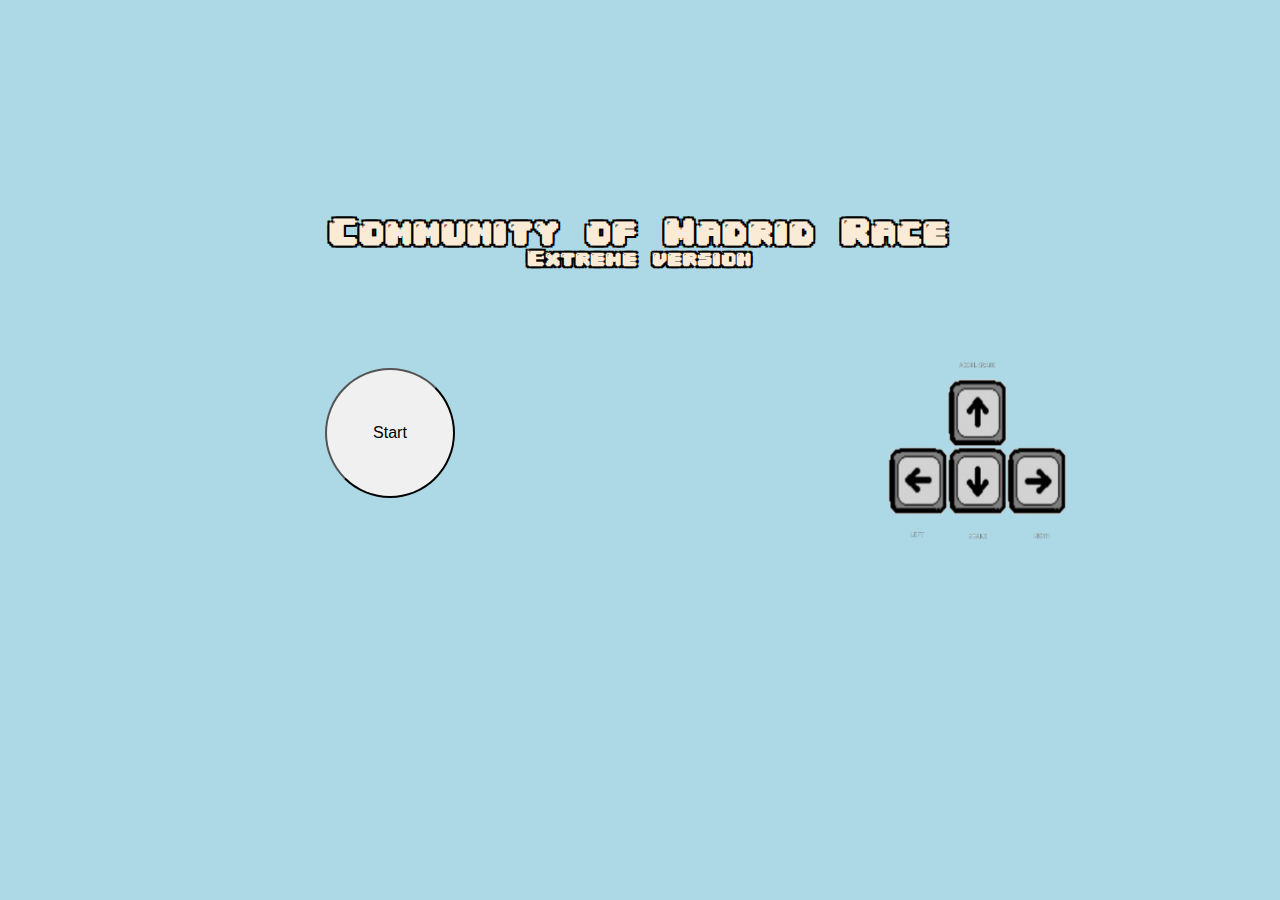
==== index.html @ 5a28e95d "elementos moviendose" ====
<!DOCTYPE html>
<html lang="en">
<head>
    <meta charset="UTF-8">
    <meta name="viewport" content="width=device-width, initial-scale=1.0">
    <link rel="stylesheet" href="./style.css">
    <title>Inicio</title>
</head>
<body>
     <!-- PANTALLA DE INICIO -->
     <div id="contenedor-principal">
        <h1>Community of Madrid Race</h1>
        <h3>Extreme version</h3>
        
            <button>Start</button>
            <img src="./img/flechas.png" alt="instrucciones flechas">
        
        
    </div>
     <!-- PANTALLA DE JUEGO -->

     <div id="contenedor-juego">
        <!-- aquí va al principio la cuenta atrás para comenzar el juego -->
          <!-- aquí va el minutero y las vidas -->
        <div id="pantalla-juego">

        </div>
       
    </div>
   

         <!-- PANTALLA FINAL -->
         <div id="cartel-resultado">
            <h1>Fin del juego</h1>
         
            <div id="volver-jugar">
                <button>restart</button>
            </div>
        </div>
</body>
<script src="./js/index.js"></script>
<script src="./js/Espe.js"></script>
<script src="./js/Abuelo.js"></script>
<script src="./js/Guardia.js"></script>


    

</html>
---- style.css ----
*{
    padding:0;
    margin:0;

    /*PORTADA*/
}
@font-face {
    font-family: 'titulo-pixel';
    src: url(./font/titulo.TTF);
}
#contenedor-principal {
    
    display: flex;
    flex-direction: column;
    justify-content: center; 
    align-items: center; 
    height: 100vh;
    width: 100vw; 
    font-family: 'titulo-pixel';
    color:antiquewhite;
    text-shadow: 
        2px 2px 0 #000, /* Borde en la parte inferior derecha */
        -2px -2px 0 #000, /* Borde en la parte superior izquierda */
        2px -2px 0 #000, /* Borde en la parte superior derecha */
        -2px 2px 0 #000; 
    text-align: center; 
    background-image: url(https://sevilla.abc.es/Media/201404/03/aguirre-coche--644x362.jpg);
    background-color: lightblue; 
    background-repeat: no-repeat;
    background-position: center;
    background-size: cover;
    
}


/*Ajuste título*/
#contenedor-principal h1, h3{
    position: relative;
    top: 50px;
}
/* Estilo del botón de inicio */
#contenedor-principal button {
    position: relative;
    right: 250px;
    margin-top: 150px;
    margin-bottom: 35px;
    height: 130px;
    width: 130px;
    border-radius: 80px;
    font-size: 1rem; /* Ajusta el tamaño del texto del botón */
    background-color: #f0f0f0; /* Cambia según el diseño deseado */
}

/*Ajuste de imagen*/
#contenedor-principal img{
    
    position: relative;
    bottom: 180px;
    height: 200px;
    width: 250px;
    left: 350px;
   

}

   


/*PANTALLA DE JUEGO*/

#contenedor-juego{
    height: 100vh;
    width: 100%;
    justify-content: center; /* Centrar horizontalmente */
    align-items: center; /* Centrar verticalmente */
    background-color: rgb(185, 23, 23); 
    position: absolute;

}
#pantalla-juego{
    
    justify-content: center;
    align-items: center;
    border: white 2px solid;
    height: 90vh;
    width: 150vh;
    pointer-events: none;
    position: relative;
    background-color: grey;


}
#contenedor-juego::before {
    content: '☆\A☆\A☆'; /* Usar \A para salto de línea */
    white-space: pre; /* Mantener los saltos de línea */
    position: absolute;
    font-size: 6rem; /* Tamaño de las estrellas */
    color: white; /* Color de las estrellas */
    top: 50%;
    left: 50px;
    transform: translateY(-50%); /* Centra verticalmente */
}
#contenedor-juego::after {
    content: '☆\A☆\A☆'; /* Usar \A para salto de línea */
    white-space: pre; /* Mantener los saltos de línea */
    position: absolute;
    font-size: 6rem; /* Tamaño de las estrellas */
    color: white; /* Color de las estrellas */
    top: 50%;
    right: 50px;
    transform: translateY(-50%); /* Centra verticalmente */
}








/*PANTALLA FINAL 1*/



/*OCULTAR PANTALLAS AL INICIO*/

#contenedor-juego, #cartel-resultado{

    display: none;
}
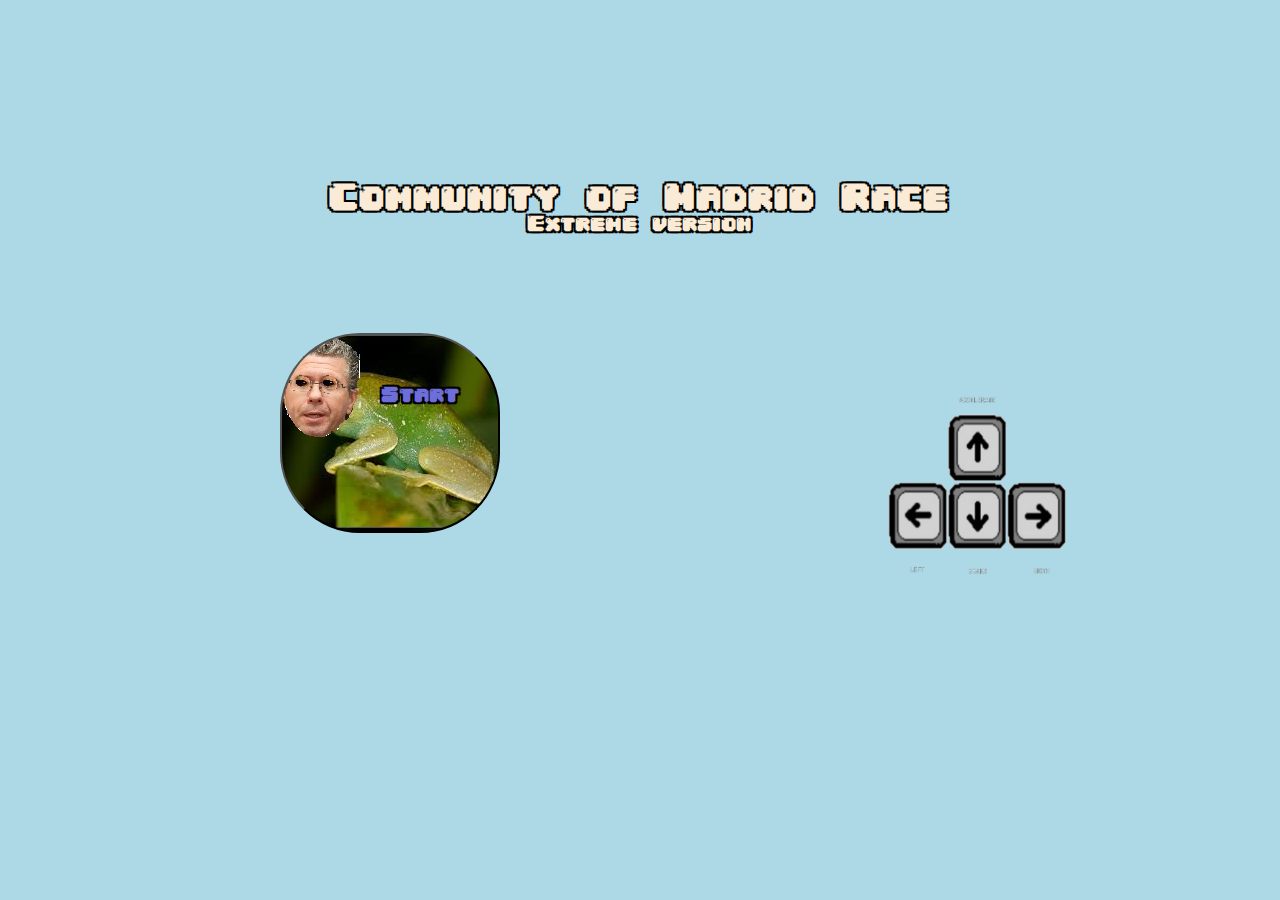
==== commit b7f6e1db: "dia 2 terminado" ====
--- a/index.html
+++ b/index.html
@@ -12,7 +12,7 @@
         <h1>Community of Madrid Race</h1>
         <h3>Extreme version</h3>
         
-            <button>Start</button>
+            <button><h3>Start</h3></button>
             <img src="./img/flechas.png" alt="instrucciones flechas">
         
         
--- a/style.css
+++ b/style.css
@@ -8,6 +8,16 @@
     font-family: 'titulo-pixel';
     src: url(./font/titulo.TTF);
 }
+
+@keyframes moverFondo {
+    from {
+        background-position-x: 100%;
+    }
+    to {
+        background-position-x: 0%;
+    }
+}
+
 #contenedor-principal {
     
     display: flex;
@@ -44,11 +54,32 @@
     right: 250px;
     margin-top: 150px;
     margin-bottom: 35px;
-    height: 130px;
-    width: 130px;
+    height: 200px;
+    width: 220px;
     border-radius: 80px;
     font-size: 1rem; /* Ajusta el tamaño del texto del botón */
-    background-color: #f0f0f0; /* Cambia según el diseño deseado */
+    background-image: url(./img/rana-granados-boton.png);
+    transform-origin: center; /* Cambia esto si el origen no es el centro */
+    transition: transform 0.3s ease; /* Suaviza la transición */
+}
+
+#contenedor-principal button:hover {
+    transform: scale(1.2); /* Aumenta el tamaño del botón al 120% */
+}
+
+
+button h3{
+
+    position: absolute;
+    left: 100px;
+    bottom: 10px;
+    font-family: 'titulo-pixel';
+    color: rgb(110, 110, 219);
+    text-shadow: 
+        2px 2px 0 #000, /* Borde en la parte inferior derecha */
+        -2px -2px 0 #000, /* Borde en la parte superior izquierda */
+        2px -2px 0 #000, /* Borde en la parte superior derecha */
+        -2px 2px 0 #000; 
 }
 
 /*Ajuste de imagen*/
@@ -83,10 +114,12 @@
     align-items: center;
     border: white 2px solid;
     height: 90vh;
-    width: 150vh;
+    width: 210vh;
     pointer-events: none;
     position: relative;
-    background-color: grey;
+    background-image: url(./img/carretera.png);
+    overflow: hidden;
+    animation: moverFondo 5s linear infinite;
 
 
 }
@@ -94,20 +127,20 @@
     content: '☆\A☆\A☆'; /* Usar \A para salto de línea */
     white-space: pre; /* Mantener los saltos de línea */
     position: absolute;
-    font-size: 6rem; /* Tamaño de las estrellas */
+    font-size: 4rem; /* Tamaño de las estrellas */
     color: white; /* Color de las estrellas */
     top: 50%;
-    left: 50px;
+    left: 1px;
     transform: translateY(-50%); /* Centra verticalmente */
 }
 #contenedor-juego::after {
     content: '☆\A☆\A☆'; /* Usar \A para salto de línea */
     white-space: pre; /* Mantener los saltos de línea */
     position: absolute;
-    font-size: 6rem; /* Tamaño de las estrellas */
+    font-size: 4rem; /* Tamaño de las estrellas */
     color: white; /* Color de las estrellas */
     top: 50%;
-    right: 50px;
+    right: 1px;
     transform: translateY(-50%); /* Centra verticalmente */
 }
 
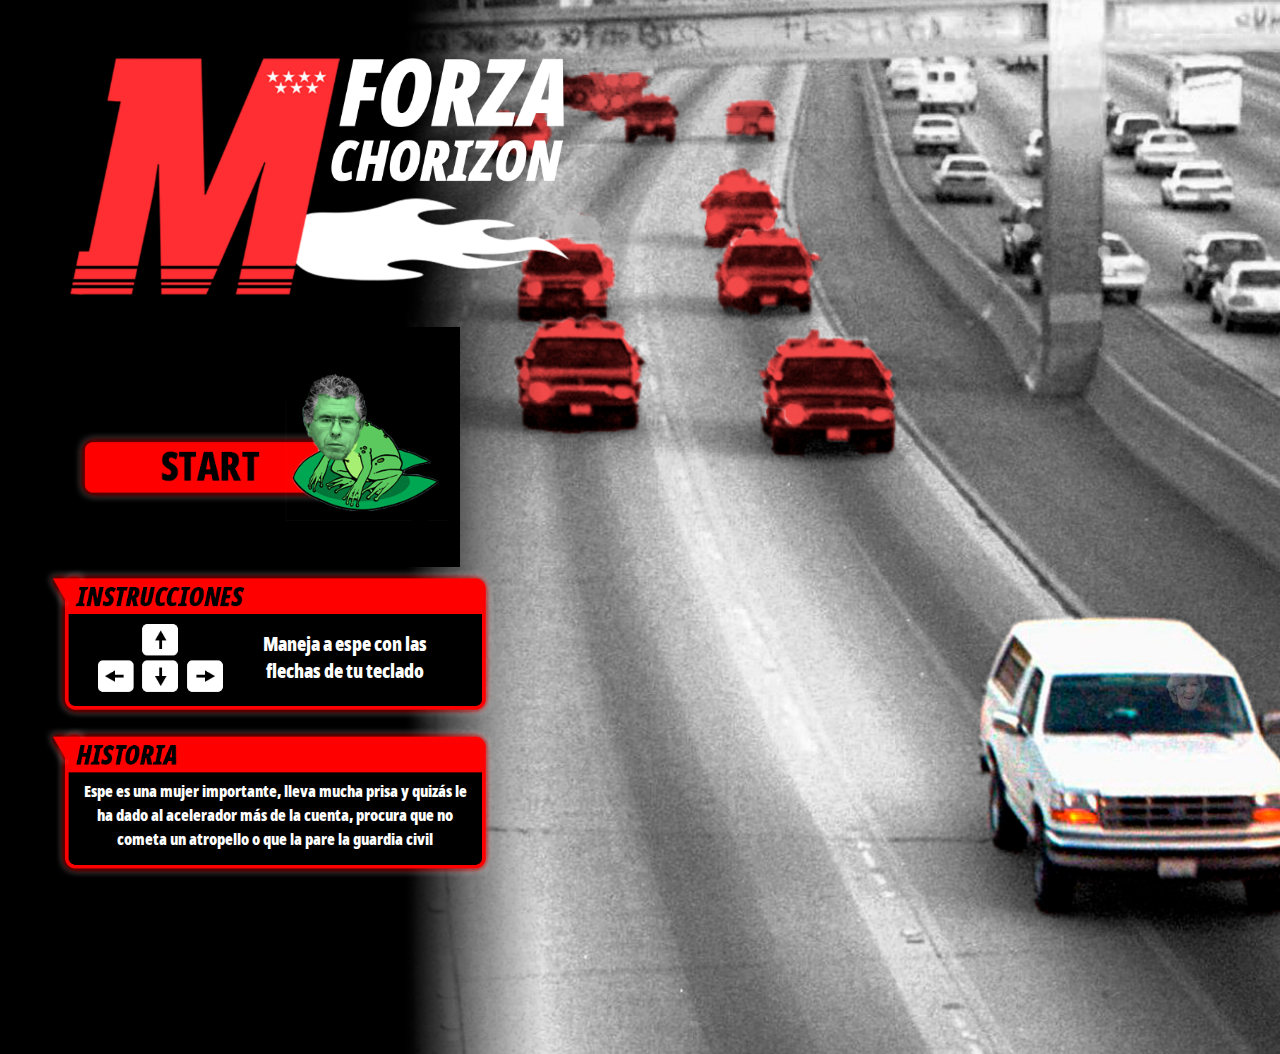
==== commit fb4cb014: "cambio portada css" ====
--- a/index.html
+++ b/index.html
@@ -9,12 +9,25 @@
 <body>
      <!-- PANTALLA DE INICIO -->
      <div id="contenedor-principal">
-        <h1>Community of Madrid Race</h1>
-        <h3>Extreme version</h3>
+    
+        <div class="contenedor-logo">
+            <img src="./img/logo_rojoblanco.png" alt="logo-tema-principal" class="logo">
+        </div>
         
-            <button><h3>Start</h3></button>
-            <img src="./img/flechas.png" alt="instrucciones flechas">
-        
+        <div class="contenedor-boton">
+            <button><img src="./img/boton_start.png" alt="boton-start" class="boton-imagen"></button>
+        </div>
+    
+        <div class="contenedor-instrucciones">
+            <img src="./img/caja_instrucciones.png" alt="instrucciones" class="instrucciones">
+            <span class="texto-instrucciones">Maneja a espe con las flechas de tu teclado</span>
+        </div>
+    
+        <div class="contenedor-historia">
+            <img src="./img/caja_historia.png" alt="historia" class="historia">
+            <span class="texto-historia">Espe es una mujer importante, lleva mucha prisa y quizás le ha dado al acelerador más de la cuenta, procura que no cometa un atropello o que la pare la guardia civil</span>
+
+        </div>
         
     </div>
      <!-- PANTALLA DE JUEGO -->
@@ -22,7 +35,14 @@
      <div id="contenedor-juego">
         <!-- aquí va al principio la cuenta atrás para comenzar el juego -->
           <!-- aquí va el minutero y las vidas -->
-        <div id="pantalla-juego">
+            <h4>Vidas</h4>
+            <div class ="contenedor-vidas">
+                <span id="vida1"><img src="./img/ppt.png" alt="logo-vida"></span>
+                <span id="vida2"><img src="./img/ppt.png" alt="logo-vida"></span>
+                <span id="vida3"><img src="./img/ppt.png" alt="logo-vida"></span>
+            </div>
+            
+        <div id="pantalla-juego" class="pausa">
 
         </div>
        
@@ -31,12 +51,28 @@
 
          <!-- PANTALLA FINAL -->
          <div id="cartel-resultado">
-            <h1>Fin del juego</h1>
+            <h1>Fin del juego, Ayuso te da la enhorabuena</h1>
          
             <div id="volver-jugar">
-                <button>restart</button>
+                <button>
+
+                    <h3>restart</h3>
+
+                </button>
             </div>
         </div>
+
+        <!-- PANTALLA FINAL -->
+
+        <div id="cartel-resultado2">
+
+            <h1>¡Alto ahí! A pagar la multa</h1>
+            <button>
+                <h3>restart</h3>
+            </button>
+
+        </div>
+
 </body>
 <script src="./js/index.js"></script>
 <script src="./js/Espe.js"></script>
--- a/style.css
+++ b/style.css
@@ -1,13 +1,8 @@
 *{
     padding:0;
-    margin:0;
-
-    /*PORTADA*/
-}
-@font-face {
-    font-family: 'titulo-pixel';
-    src: url(./font/titulo.TTF);
-}
+    margin:0;   
+}
+
 
 @keyframes moverFondo {
     from {
@@ -17,84 +12,132 @@
         background-position-x: 0%;
     }
 }
+/*PORTADA*/
+
+@font-face {
+    font-family: "noto-sans";
+    src: url("./font/NotoSans.ttf");
+}
 
 #contenedor-principal {
-    
+    height: 100%;
+    margin: 0;
+    overflow: hidden;
     display: flex;
     flex-direction: column;
-    justify-content: center; 
-    align-items: center; 
-    height: 100vh;
-    width: 100vw; 
-    font-family: 'titulo-pixel';
-    color:antiquewhite;
-    text-shadow: 
-        2px 2px 0 #000, /* Borde en la parte inferior derecha */
-        -2px -2px 0 #000, /* Borde en la parte superior izquierda */
-        2px -2px 0 #000, /* Borde en la parte superior derecha */
-        -2px 2px 0 #000; 
-    text-align: center; 
-    background-image: url(https://sevilla.abc.es/Media/201404/03/aguirre-coche--644x362.jpg);
-    background-color: lightblue; 
+    align-items: flex-start; 
+    padding-left: 20px; 
+    width: 100vw;
+    font-family: 'titulo-pixel';
+    background-image: url("./img/background.png");
+    background-color: lightblue;
     background-repeat: no-repeat;
     background-position: center;
     background-size: cover;
-    
-}
-
-
-/*Ajuste título*/
-#contenedor-principal h1, h3{
-    position: relative;
-    top: 50px;
-}
-/* Estilo del botón de inicio */
-#contenedor-principal button {
-    position: relative;
-    right: 250px;
-    margin-top: 150px;
-    margin-bottom: 35px;
-    height: 200px;
-    width: 220px;
-    border-radius: 80px;
-    font-size: 1rem; /* Ajusta el tamaño del texto del botón */
-    background-image: url(./img/rana-granados-boton.png);
-    transform-origin: center; /* Cambia esto si el origen no es el centro */
-    transition: transform 0.3s ease; /* Suaviza la transición */
-}
-
-#contenedor-principal button:hover {
-    transform: scale(1.2); /* Aumenta el tamaño del botón al 120% */
-}
-
-
-button h3{
-
-    position: absolute;
-    left: 100px;
-    bottom: 10px;
-    font-family: 'titulo-pixel';
-    color: rgb(110, 110, 219);
-    text-shadow: 
-        2px 2px 0 #000, /* Borde en la parte inferior derecha */
-        -2px -2px 0 #000, /* Borde en la parte superior izquierda */
-        2px -2px 0 #000, /* Borde en la parte superior derecha */
-        -2px 2px 0 #000; 
-}
-
-/*Ajuste de imagen*/
-#contenedor-principal img{
-    
-    position: relative;
-    bottom: 180px;
-    height: 200px;
-    width: 250px;
-    left: 350px;
-   
-
-}
-
-   
+    color: antiquewhite;
+    text-shadow: 2px 2px 0 #000, -2px -2px 0 #000, 2px -2px 0 #000, -2px 2px 0 #000;
+}
+
+/* Contenedor y estilo del logo */
+.contenedor-logo {
+    position: relative;
+    width: 600px;
+    height: auto;
+    margin-bottom: 20px; 
+}
+
+.logo {
+    width: 100%; 
+    height: auto;
+}
+
+/* Contenedor y estilo del botón */
+.contenedor-boton {
+    position: relative;
+    width: 400px;
+    height: auto;
+    left: 40px;
+    bottom: 50px;
+    
+}
+
+.contenedor-boton button {
+    width: 100%;
+    background-color: black; 
+    border: none;
+    padding: 0;
+    display: flex;
+    justify-content: center;
+    align-items: center;
+    border-radius: 10px;
+    cursor: pointer;
+    transition: transform 0.3s ease; 
+}
+
+.contenedor-boton button:hover {
+    transform: scale(1.2); 
+}
+
+.boton-imagen {
+    background-color: black;
+    width: 100%;
+    height: auto;
+    cursor: pointer; 
+}
+
+/* Contenedor y estilo de las instrucciones */
+.contenedor-instrucciones {
+    position: relative;
+    width: 500px;
+    height: auto;
+    bottom: 80px;
+}
+
+.instrucciones {
+    width: 100%;
+    height: auto;
+}
+
+.texto-instrucciones {
+    font-family: "noto-sans";
+    position: absolute;
+    top: 55%; 
+    left: 65%; 
+    transform: translate(-50%, -50%);  
+    color: white;
+    font-weight: bold;
+    font-size: 1.2rem;
+    text-align: center;
+}
+
+/* Contenedor y estilo de historia */
+.contenedor-historia {
+    position: relative;
+    width: 500px;
+    height: auto;
+    bottom: 140px;
+}
+
+.historia {
+    width: 100%;
+    height: auto;
+}
+
+.texto-historia {
+    font-family: "noto-sans";
+    position: absolute;
+    top: 55%;
+    left: 51%;
+    transform: translate(-50%, -50%);
+    color: white;
+    font-weight: bold;
+    font-size: 1rem;
+    text-align: center;
+    width: 80%; 
+    max-width: 400px; 
+    padding: 10px; 
+    line-height: 1.5; 
+}
 
 
 /*PANTALLA DE JUEGO*/
@@ -102,62 +145,216 @@
 #contenedor-juego{
     height: 100vh;
     width: 100%;
-    justify-content: center; /* Centrar horizontalmente */
-    align-items: center; /* Centrar verticalmente */
+    justify-content: center; 
+    align-items: center; 
     background-color: rgb(185, 23, 23); 
     position: absolute;
-
-}
+    
 #pantalla-juego{
     
     justify-content: center;
     align-items: center;
     border: white 2px solid;
-    height: 90vh;
-    width: 210vh;
+    height: 85vh;
+    width: 215vh;
+    right: 55px;
     pointer-events: none;
     position: relative;
     background-image: url(./img/carretera.png);
     overflow: hidden;
     animation: moverFondo 5s linear infinite;
 
-
-}
+}
+
+}
+#contenedor-juego h4 {
+
+    position: relative;
+    text-align: start;
+    justify-content: start;
+    bottom: 250px;
+    left: 600px;
+    font-family: 'titulo-pixel';
+    color:antiquewhite;
+    text-shadow: 
+        2px 2px 0 #000, 
+        -2px -2px 0 #000, 
+        2px -2px 0 #000, 
+        -2px 2px 0 #000; 
+
+}
+.contenedor-vidas{
+    display: flex;
+    position: relative;
+    flex-direction: row;
+    bottom: 255px;
+    height: 15px; 
+    width: 80px;
+    left: 640px; 
+ 
+}
+
+ #vida1 img,
+ #vida2 img,
+ #vida3 img {
+    
+    position: relative;
+    height: 15px; 
+    width: 15px;
+    gap: 5px;
+
+}
+
 #contenedor-juego::before {
-    content: '☆\A☆\A☆'; /* Usar \A para salto de línea */
-    white-space: pre; /* Mantener los saltos de línea */
-    position: absolute;
-    font-size: 4rem; /* Tamaño de las estrellas */
-    color: white; /* Color de las estrellas */
+    content: '☆\A☆\A☆'; 
+    white-space: pre; 
+    position: absolute;
+    font-size: 4rem; 
+    color: white; 
     top: 50%;
     left: 1px;
-    transform: translateY(-50%); /* Centra verticalmente */
+    transform: translateY(-50%); 
 }
 #contenedor-juego::after {
-    content: '☆\A☆\A☆'; /* Usar \A para salto de línea */
-    white-space: pre; /* Mantener los saltos de línea */
-    position: absolute;
-    font-size: 4rem; /* Tamaño de las estrellas */
-    color: white; /* Color de las estrellas */
+    content: '☆\A☆\A☆'; 
+    white-space: pre; 
+    position: absolute;
+    font-size: 4rem; 
+    color: white; 
     top: 50%;
     right: 1px;
-    transform: translateY(-50%); /* Centra verticalmente */
-}
-
-
-
-
-
-
+    transform: translateY(-50%); 
+}
 
 
 /*PANTALLA FINAL 1*/
 
-
+#cartel-resultado {
+    background-image: url(./img/ayuso.png);
+    background-repeat: no-repeat;
+    background-size: cover;
+    display: flex;
+    justify-content: center;
+    align-items: center;
+    height: 100vh;
+    width: 100vw;
+    flex-direction: column;
+}
+
+#cartel-resultado h1 {
+    padding-top: 0;
+    padding-left: 0;
+    font-family: 'titulo-pixel';
+    margin-bottom: 50px;
+    text-align: center;
+}
+
+#volver-jugar {
+    display: flex;
+    justify-content: center;
+    align-items: center;
+    
+}
+
+#volver-jugar button {
+    background-color: #333; 
+    color: #fff; 
+    padding: 15px 30px; 
+    font-size: 1.5rem; 
+    font-family: 'titulo-pixel';
+    border: none; 
+    border-radius: 20px; 
+    box-shadow: 0px 4px 6px rgba(0, 0, 0, 0.3); 
+    cursor: pointer;
+    transition: transform 0.2s ease, box-shadow 0.2s ease, background-color 0.2s ease;
+    width: 220px; 
+    height: 70px; 
+}
+
+
+#volver-jugar button:hover {
+    transform: scale(1.1); 
+    box-shadow: 0px 6px 10px rgba(0, 0, 0, 0.4); 
+    background-color: #555; 
+}
+
+#volver-jugar button:active {
+    transform: scale(1.05); 
+    box-shadow: 0px 4px 6px rgba(0, 0, 0, 0.2); 
+}
+
+
+#volver-jugar button h3 {
+    margin: 0;
+    font-family: 'titulo-pixel';
+    color: #ffd700; 
+    text-shadow: 1px 1px 2px #000; 
+    font-size: 1.2rem;
+}
+
+
+/*PANTALLA 2 GUARDIA CIVIL*/
+
+#cartel-resultado2{
+
+    background-image: url(./img/guardia-civil-fondo1.png);
+    background-repeat: no-repeat;
+    background-size: cover;
+    display: flex;
+    justify-content: center;
+    align-items: center;
+    height: 100vh;
+    width: 100vw;
+    flex-direction: column;
+}
+
+#cartel-resultado2 h1 {
+    font-family: 'titulo-pixel';
+    font-size: 3rem;
+    color: white; 
+    margin-bottom: 20px;
+}
+
+#volver-jugar button, #cartel-resultado2 button {
+    background-color: #333; 
+    color: #fff; 
+    padding: 15px 30px; 
+    font-size: 1.5rem; 
+    font-family: 'titulo-pixel'; 
+    border: none; 
+    border-radius: 15px; 
+    box-shadow: 0px 4px 6px rgba(0, 0, 0, 0.3); 
+    cursor: pointer;
+    transition: transform 0.2s ease, box-shadow 0.2s ease, background-color 0.2s ease; 
+}
+
+#volver-jugar button:hover, #cartel-resultado2 button:hover {
+    transform: scale(1.1); 
+    box-shadow: 0px 6px 10px rgba(0, 0, 0, 0.4); 
+    background-color: #555; 
+}
+
+#volver-jugar button:active, #cartel-resultado2 button:active {
+    transform: scale(1.05); 
+    box-shadow: 0px 4px 6px rgba(0, 0, 0, 0.2); 
+}
+
+
+#volver-jugar button h3, #cartel-resultado2 button h3 {
+    margin: 0;
+    color: #ffd700; 
+    font-size: 1.2rem;
+    text-shadow: 1px 1px 2px #000; 
+}
 
 /*OCULTAR PANTALLAS AL INICIO*/
 
-#contenedor-juego, #cartel-resultado{
+#contenedor-juego, #cartel-resultado, #cartel-resultado2{
 
     display: none;
+}
+
+.pausa{
+
+    animation-play-state:paused;
 }